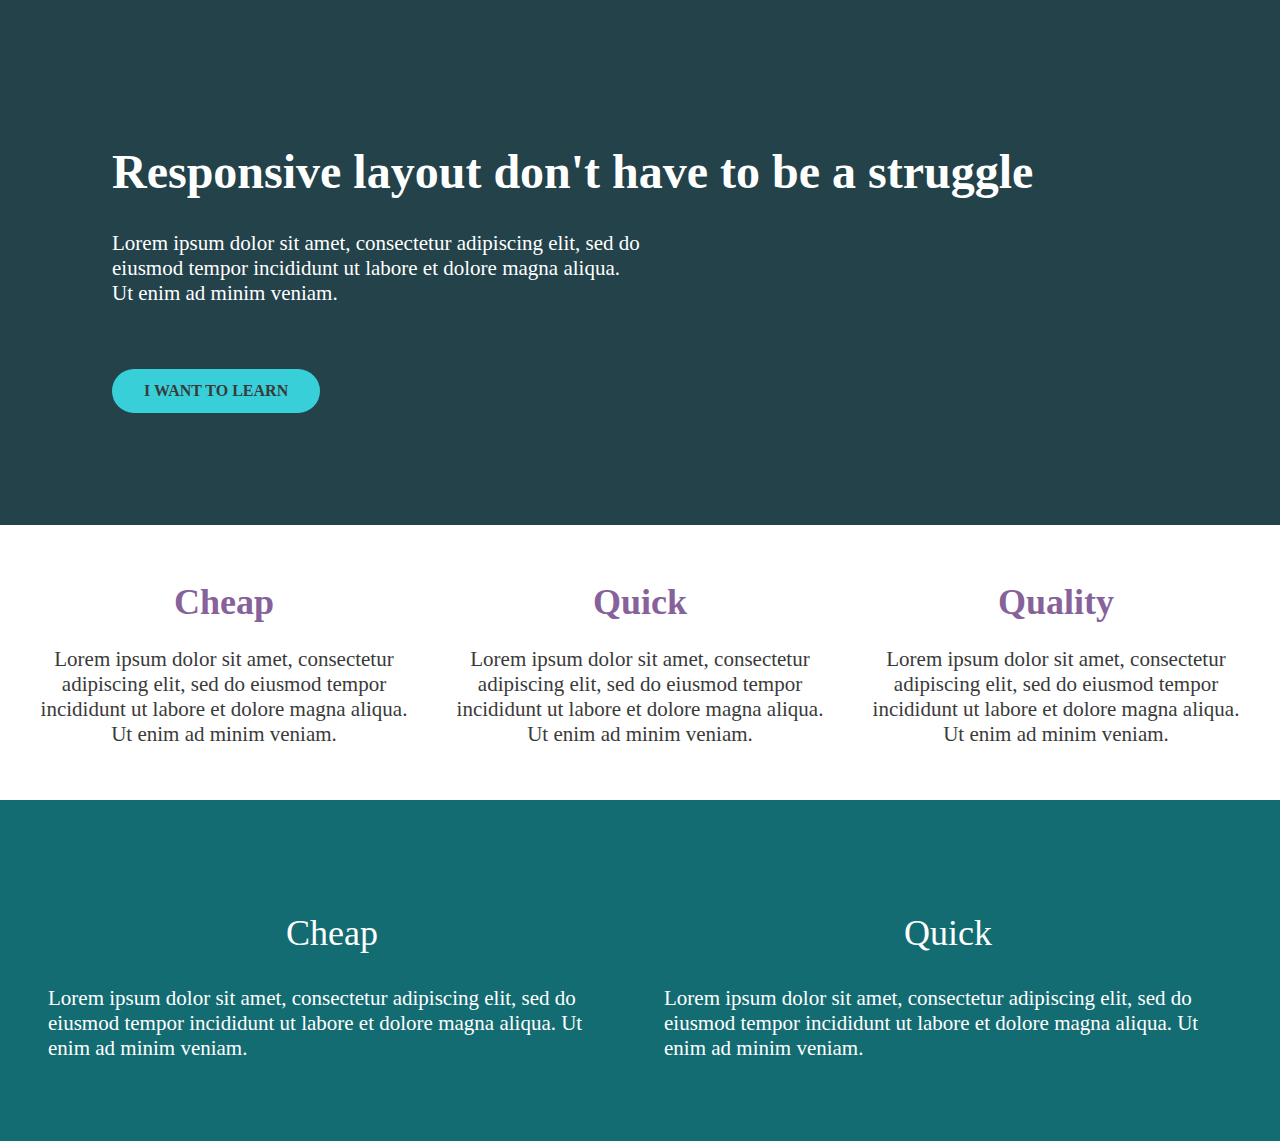
==== Challenge 3/index.html @ 26672655 "avanzando con el challenge #4" ====
<!DOCTYPE html>
<html lang="en">
  <head>
    <meta charset="UTF-8" />
    <meta http-equiv="X-UA-Compatible" content="IE=edge" />
    <meta name="viewport" content="width=device-width, initial-scale=1.0" />
    <title>Challenge 3</title>

    <link rel="preconnect" href="https://fonts.googleapis.com" />
    <link rel="preconnect" href="https://fonts.gstatic.com" crossorigin />
    <link
      href="https://fonts.googleapis.com/css2?family=Roboto:wght@400;700;900&display=swap"
      rel="stylesheet"
    />

    <link rel="stylesheet" href="styles.css" />
  </head>

  <body>
    <div class="body__container">
      <div class="container">
        <h1 class="title container__title">
          Responsive layout don't have to be a struggle
        </h1>
        <p class="description container__description">
          Lorem ipsum dolor sit amet, consectetur adipiscing elit, sed do
          eiusmod tempor incididunt ut labore et dolore magna aliqua. Ut enim ad
          minim veniam.
        </p>
        <a class="container__button" href="#" class="btn">I WANT TO LEARN</a>
      </div>

      <div class="section2">
        <div class="section2__item">
          <h1 class="section2__title">Cheap</h1>
          <p class="section2__description">
            Lorem ipsum dolor sit amet, consectetur adipiscing elit, sed do
            eiusmod tempor incididunt ut labore et dolore magna aliqua. Ut enim
            ad minim veniam.
          </p>
        </div>
        <div class="section2__item">
          <h1 class="section2__title">Quick</h1>
          <p class="section2__description">
            Lorem ipsum dolor sit amet, consectetur adipiscing elit, sed do
            eiusmod tempor incididunt ut labore et dolore magna aliqua. Ut enim
            ad minim veniam.
          </p>
        </div>
        <div class="section2__item">
          <h1 class="section2__title">Quality</h1>
          <p class="section2__description">
            Lorem ipsum dolor sit amet, consectetur adipiscing elit, sed do
            eiusmod tempor incididunt ut labore et dolore magna aliqua. Ut enim
            ad minim veniam.
          </p>
        </div>
      </div>

      <div class="section3">
        <div class="section3__item">
          <div class="section3__title">Cheap</div>
          <div class="section3__description">
            Lorem ipsum dolor sit amet, consectetur adipiscing elit, sed do
            eiusmod tempor incididunt ut labore et dolore magna aliqua. Ut enim
            ad minim veniam.
          </div>
        </div>
        <div class="section3__item">
          <div class="section3__title">Quick</div>
          <div class="section3__description">
            Lorem ipsum dolor sit amet, consectetur adipiscing elit, sed do
            eiusmod tempor incididunt ut labore et dolore magna aliqua. Ut enim
            ad minim veniam.
          </div>
        </div>
      </div>
    </div>
  </body>
</html>
---- Challenge 3/styles.css ----
:root {
  --font-family-primary: "Roboto Regular";
  --font-family-secondary: "Roboto Black";

  --font-size-primary: 48px;
  --font-size-secondary: 21px;
  --font-size-terciary: 36px;

  --color-bg-primary: #23424a;
  --color-bg-secondary: #136c72;
  --color-bg-terciary: #38cfd9;
  --color-text-primary: white;
  --color-text-secondary: #3a3a3a;
  --color-text-terciary: #87629a;
}

*,
*::before,
*::after {
  box-sizing: border-box;
}

body {
  margin: 0;
  font-family: var(--font-family-primary);
}

/* h1 {
  font-size: 3rem;
} */

.body__container {
  background-color: var(--color-bg-primary);
}
.container__description {
  margin-bottom: 3em;
}

.container {
  margin: 0 auto;
  background-color: #23424a;
  color: #fff;
  padding: 7rem 7rem;
  /* max-width: 1600px; */
}

.container__title {
  font-size: var(--font-size-primary);
}
.container__description {
  width: 50%;
  font-size: var(--font-size-secondary);
}

.container__button {
  display: inline-block;
  background-color: #38cfd9;
  padding: 0.8em 2em;
  border-radius: 100px;
  text-decoration: none;
  color: var(--color-text-secondary);
  font-weight: 900;
}

.container__button:hover,
.container__button:focus {
  opacity: 0.75;
}

.section2 {
  background-color: white;
  padding: 2rem;
  display: flex;
  justify-content: center;
  gap: 2rem;
}

.section2__item {
  width: 400px;
  /* max-width: 1600px; */
}
.section2__title {
  color: var(--color-text-terciary);
  font-size: var(--font-size-terciary);
  display: flex;
  justify-content: center;
}

.section2__description {
  color: var(--color-text-secondary);
  font-size: var(--font-size-secondary);
  font-weight: 500;
  text-align: center;
}

.section3 {
  display: flex;
  justify-content: center;
  background-color: var(--color-bg-secondary);
  padding: 5rem 3rem;
  gap: 3rem;
}

.section3__item {
  width: 600px;
  /* max-width: 1600px; */
}
.section3__title {
  display: flex;
  justify-content: center;
  padding: 2rem;
  color: white;
  font-size: var(--font-size-terciary);
}

.section3__description {
  color: white;
  font-size: var(--font-size-secondary);
}
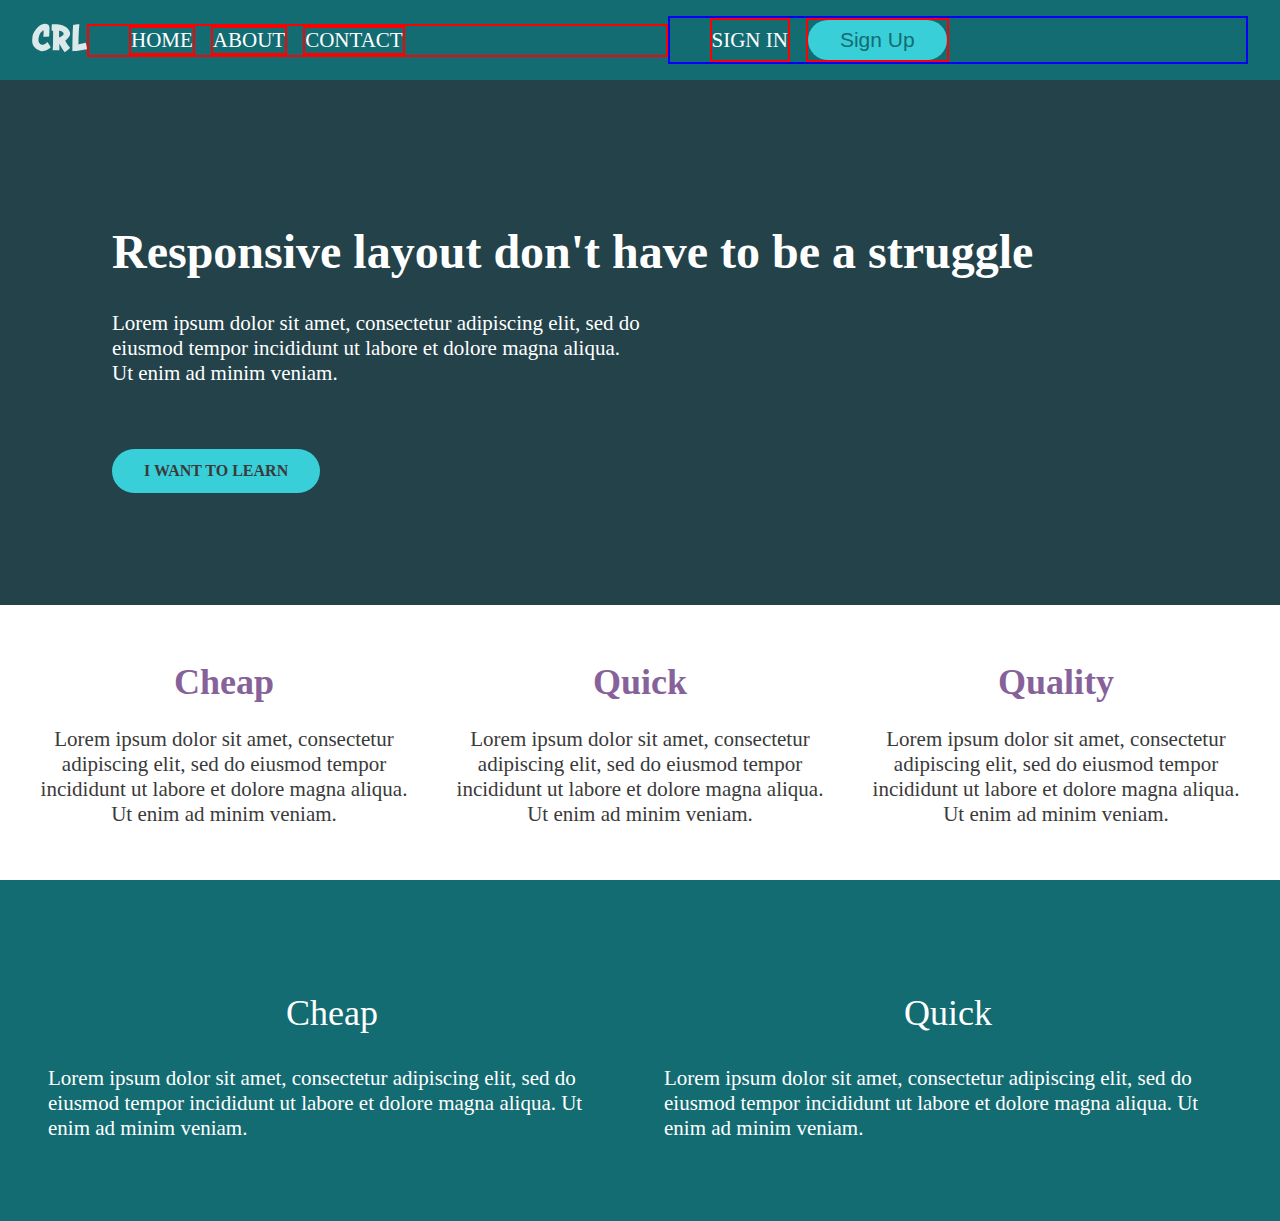
==== commit 76d6a798: "haciendo challenge final" ====
--- a/Challenge 3/index.html
+++ b/Challenge 3/index.html
@@ -17,6 +17,18 @@
   </head>
 
   <body>
+    <nav class="nav">
+      <a href="#" class="nav__logo"><img src="../logo.svg" alt="logo" /></a>
+      <ul class="nav__ul ul">
+        <li class="ul__li">Home</li>
+        <li class="ul__li">About</li>
+        <li class="ul__li">Contact</li>
+      </ul>
+      <ul class="nav__ul ul">
+        <li class="ul__li">Sign In</li>
+        <li class="ul__li"><button class="ul__button">Sign Up</button></li>
+      </ul>
+    </nav>
     <div class="body__container">
       <div class="container">
         <h1 class="title container__title">
--- a/Challenge 3/styles.css
+++ b/Challenge 3/styles.css
@@ -29,6 +29,51 @@
   font-size: 3rem;
 } */
 
+.nav {
+  display: flex;
+  flex-direction: row;
+  background-color: var(--color-bg-secondary);
+  padding: 0 2em;
+  align-items: center;
+}
+
+.nav__ul {
+  display: flex;
+  flex-direction: row;
+  gap: 1rem;
+  width: 100%;
+  border: 2px solid red;
+}
+
+.nav__ul + .nav__ul {
+  margin-right: 0;
+  border: 2px solid blue;
+}
+
+.derecha {
+  margin-right: 0;
+  justify-content: end;
+}
+.ul__li {
+  border: 2px solid red;
+  color: white;
+  display: flex;
+
+  list-style: none;
+  text-transform: uppercase;
+  font-weight: 500;
+  font-size: var(--font-size-secondary);
+  align-items: center;
+}
+
+.ul__button {
+  background-color: var(--color-bg-terciary);
+  color: var(--color-bg-secondary);
+  font-size: var(--font-size-secondary);
+  border-radius: 20px;
+  border: none;
+  padding: 0.5rem 2rem;
+}
 .body__container {
   background-color: var(--color-bg-primary);
 }
@@ -117,3 +162,14 @@
   color: white;
   font-size: var(--font-size-secondary);
 }
+
+@media (max-width: 600px) {
+  .container {
+    padding: 0rem;
+  }
+
+  .container__title {
+    border: 2px solid red;
+    max-width: 100%;
+  }
+}
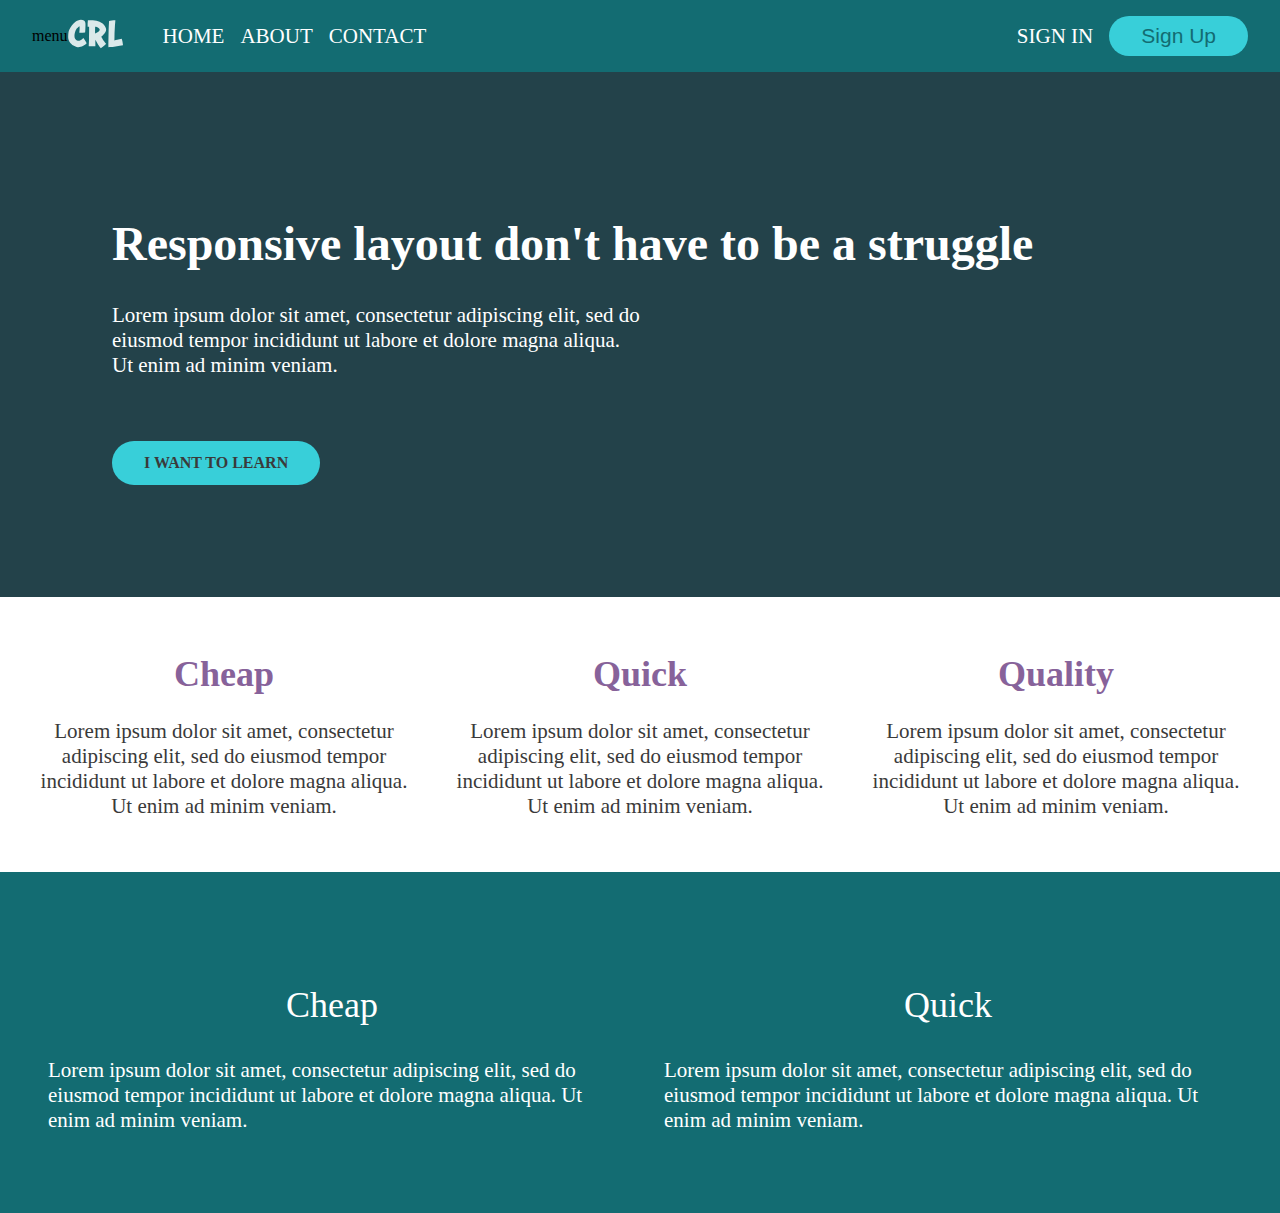
==== commit 4470b358: "terminado" ====
--- a/Challenge 3/index.html
+++ b/Challenge 3/index.html
@@ -4,7 +4,11 @@
     <meta charset="UTF-8" />
     <meta http-equiv="X-UA-Compatible" content="IE=edge" />
     <meta name="viewport" content="width=device-width, initial-scale=1.0" />
-    <title>Challenge 3</title>
+
+    <link
+      href="https://fonts.googleapis.com/icon?family=Material+Icons"
+      rel="stylesheet"
+    />
 
     <link rel="preconnect" href="https://fonts.googleapis.com" />
     <link rel="preconnect" href="https://fonts.gstatic.com" crossorigin />
@@ -14,10 +18,12 @@
     />
 
     <link rel="stylesheet" href="styles.css" />
+    <title>Challenge 3</title>
   </head>
 
   <body>
     <nav class="nav">
+      <span class="material-icons-outlined"> menu </span>
       <a href="#" class="nav__logo"><img src="../logo.svg" alt="logo" /></a>
       <ul class="nav__ul ul">
         <li class="ul__li">Home</li>
--- a/Challenge 3/styles.css
+++ b/Challenge 3/styles.css
@@ -42,20 +42,14 @@
   flex-direction: row;
   gap: 1rem;
   width: 100%;
-  border: 2px solid red;
 }
 
 .nav__ul + .nav__ul {
-  margin-right: 0;
-  border: 2px solid blue;
+  margin-left: auto;
+  justify-content: end;
 }
 
-.derecha {
-  margin-right: 0;
-  justify-content: end;
-}
 .ul__li {
-  border: 2px solid red;
   color: white;
   display: flex;
 
@@ -163,7 +157,15 @@
   font-size: var(--font-size-secondary);
 }
 
-@media (max-width: 600px) {
+@media (max-width: 700px) {
+  .nav__ul {
+    display: none;
+  }
+
+  .nav__logo {
+    width: ;
+  }
+
   .container {
     padding: 0rem;
   }
